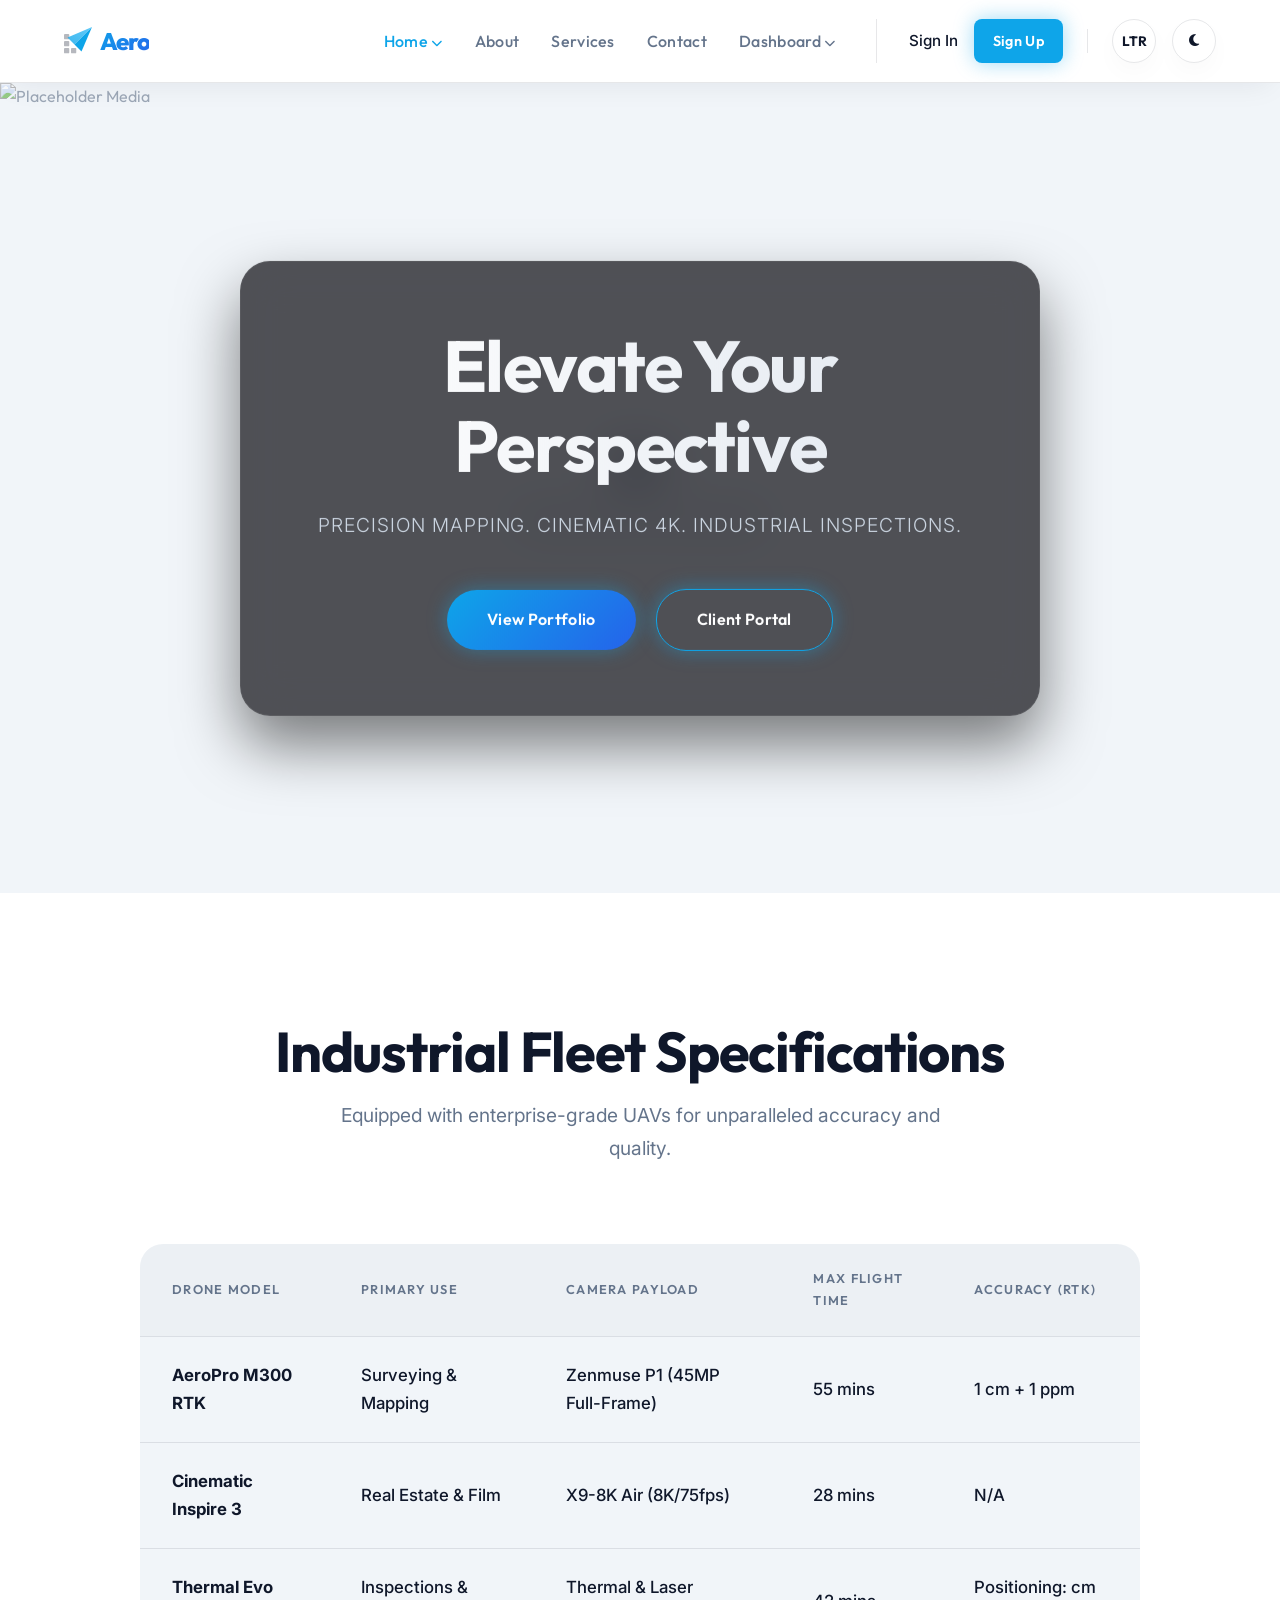
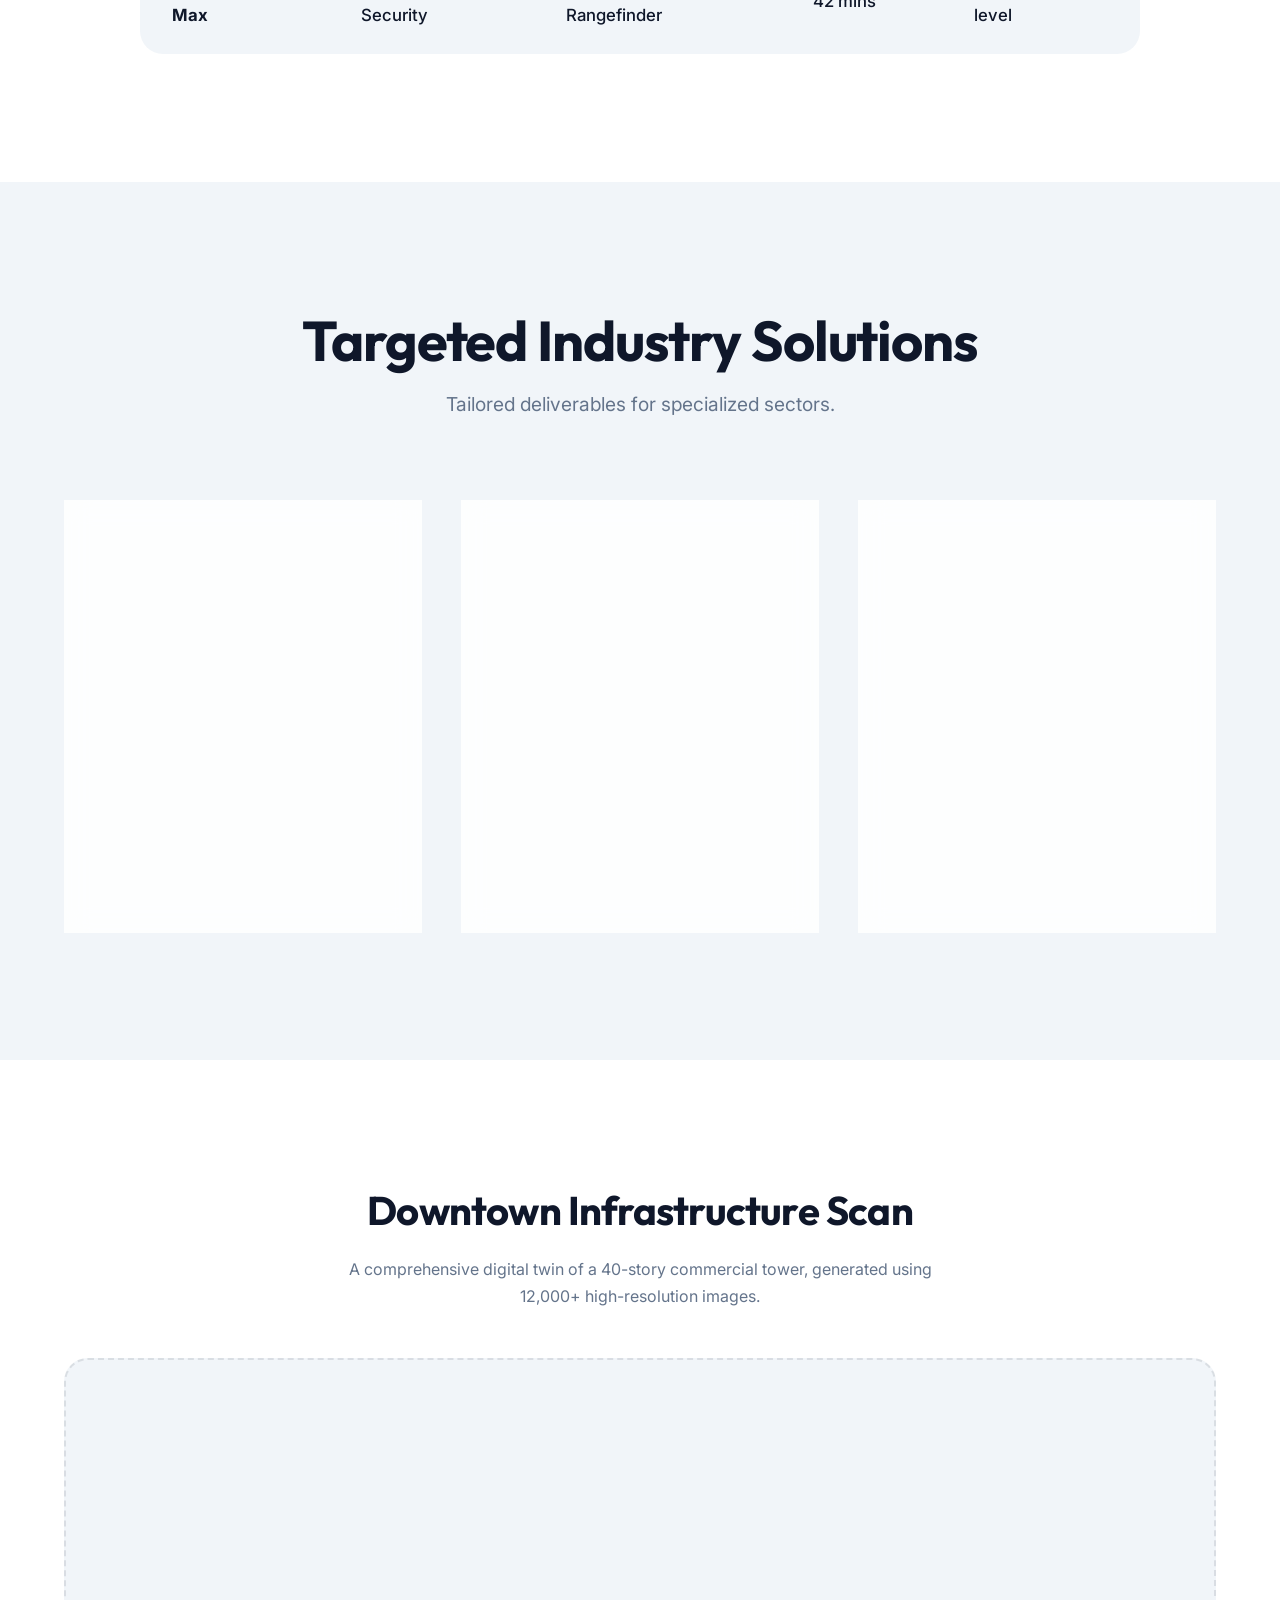
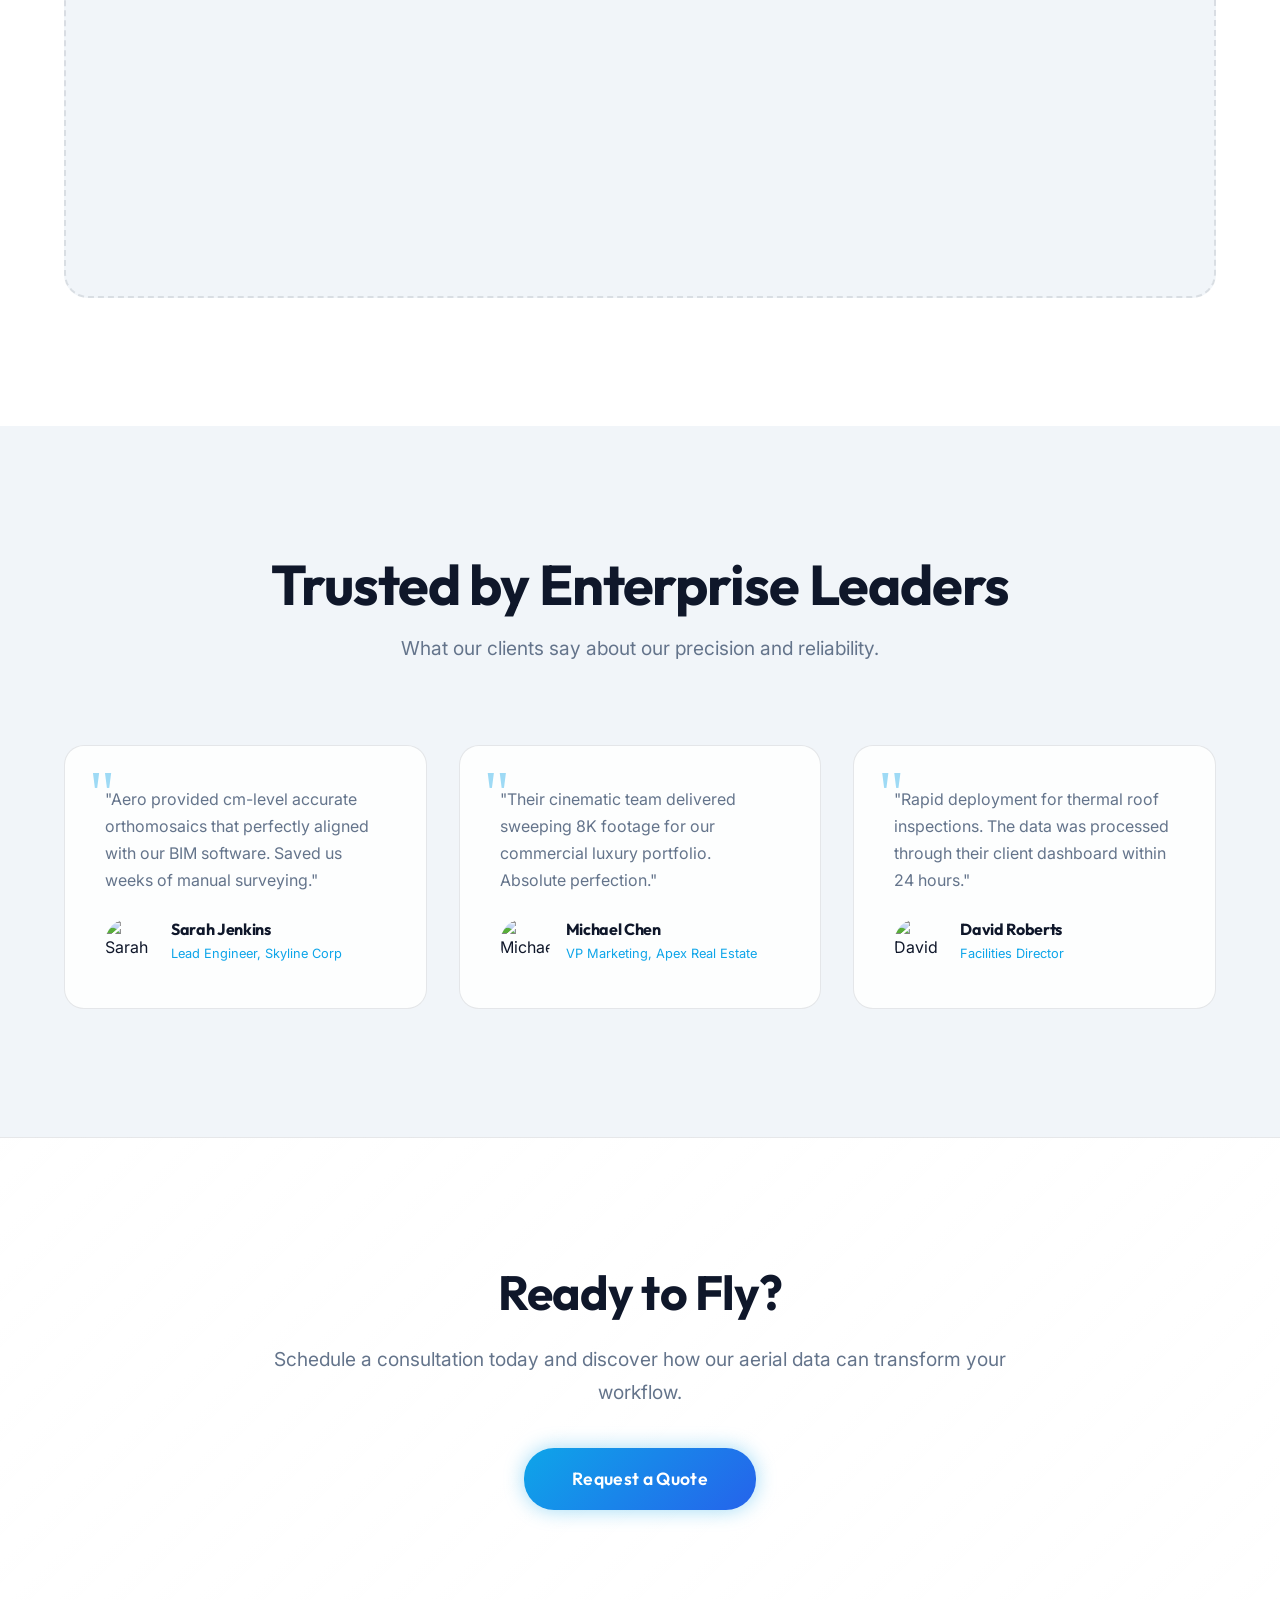
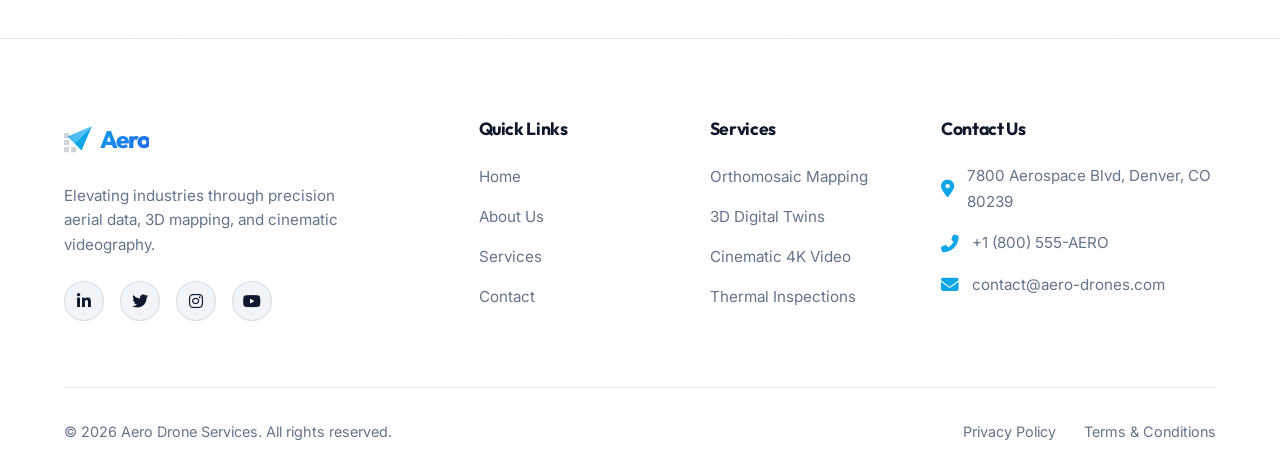
==== index.html @ 743de2b1 "Initial commit" ====
<!DOCTYPE html>
<html lang="en" data-theme="dark" dir="ltr">
<head>
    <meta charset="UTF-8">
    <meta name="viewport" content="width=device-width, initial-scale=1.0">
    <title>Home - Aero Drone Services</title>
    <meta name="description" content="Professional Drone Photography, Orthomosaic Mapping, and 3D Terrain Services.">
    <link rel="stylesheet" href="https://cdnjs.cloudflare.com/ajax/libs/font-awesome/6.4.0/css/all.min.css">
    <link rel="stylesheet" href="style.css">
    <link rel="icon" type="image/svg+xml" href="favicon.svg">
</head>
<body>
    <header>
        <div class="logo">
            <a href="index.html" style="display:flex; align-items:center; gap:0.5rem; text-decoration: none;">
                <svg width="28" height="28" viewBox="0 0 32 32" fill="none" xmlns="http://www.w3.org/2000/svg">
                    <defs>
                        <linearGradient id="drone-grad-right" x1="0%" y1="100%" x2="100%" y2="0%">
                            <stop offset="0%" stop-color="var(--accent)" />
                            <stop offset="100%" stop-color="#0ea5e9" />
                        </linearGradient>
                        <linearGradient id="drone-grad-left" x1="0%" y1="100%" x2="100%" y2="0%">
                            <stop offset="0%" stop-color="var(--accent)" />
                            <stop offset="100%" stop-color="#38bdf8" />
                        </linearGradient>
                    </defs>
                    <g fill="currentColor" opacity="0.3">
                        <rect x="0" y="24" width="6" height="6" rx="1"/>
                        <rect x="8" y="24" width="6" height="6" rx="1"/>
                        <rect x="0" y="16" width="6" height="6" rx="1"/>
                        <rect x="0" y="8" width="6" height="6" rx="1"/>
                    </g>
                    <path d="M 12 20 L 32 0 L 20 28 Z" fill="url(#drone-grad-right)"/>
                    <path d="M 12 20 L 32 0 L 4 12 Z" fill="url(#drone-grad-left)" opacity="0.8"/>
                </svg>
                <span style="font-family: var(--font-heading); font-size: 1.5rem; font-weight: 800; color: var(--text-primary);">Aero</span>
            </a>
        </div>
        <nav>
            <ul class="nav-links">
                <li class="nav-item-dropdown">
                    <a href="index.html" >Home <i class="fas fa-chevron-down" style="font-size:0.7rem;"></i></a>
                    <ul class="dropdown-menu">
                        <li><a href="index.html">Home 1 (Cinematic)</a></li>
                        <li><a href="home2.html">Home 2 (Industrial)</a></li>
                    </ul>
                </li>
                <li><a href="about.html">About</a></li>
                <li><a href="services.html">Services</a></li>
                <li><a href="contact.html">Contact</a></li>
                <li class="nav-item-dropdown">
                    <a href="dashboard.html">Dashboard <i class="fas fa-chevron-down" style="font-size:0.7rem;"></i></a>
                    <ul class="dropdown-menu">
                        <li><a href="dashboard.html">User</a></li>
                        <li><a href="admin.html">Admin</a></li>
                    </ul>
                </li>
            </ul>
            <div class="header-utils">
                <a href="signin.html" style="font-weight: 500; font-size: 0.95rem; color: var(--text-primary);">Sign In</a>
                <a href="signup.html" class="btn" style="padding: 0.6rem 1.2rem; border-radius: 8px; font-size: 0.9rem; background: var(--accent); color: #fff;">Sign Up</a>
                <div style="width: 1px; height: 24px; background-color: var(--border); margin: 0 0.5rem;"></div>
                <button id="dir-toggle" class="btn-toggle">LTR</button>
                <button id="theme-toggle" class="btn-toggle" aria-label="Toggle Theme">
                    <i class="fas fa-moon"></i>
                </button>
            </div>
        </nav>
    </header>

    <main>
        <!-- SECTION 1: Hero (Split Screen) -->
        <section class="hero">
            <div class="hero-split">
                <div class="media-placeholder" style="height: 100%; border: none; border-radius: 0; background: var(--bg-secondary);">
    <!-- Paste your URL below. Empty src attributes are automatically hidden. -->
    <img src="https://loremflickr.com/800/600/drone,architecture?lock=32" alt="Placeholder Media">
    <video src="https://media.istockphoto.com/id/1287254005/video/sport-black-jdm-vehicle-drives-along-empty-narrow-rural-road-and-does-police-turn-drifting-at.mp4?b=1&s=192_srp&k=20&c=czA_7UDj-CBvo_tOLxo1Z1duZHTA-OW48xl8PUoK2RE=" autoplay loop muted playsinline></video>

                    <i class="fas fa-video"></i>
                    <span>[Portfolio Video: Cinematic Flight]</span>
                </div>
            </div>
            <div class="hero-content" style="position: absolute; top: 50%; left: 50%; transform: translate(-50%, -50%);">
                <h2>Elevate Your Perspective</h2>
                <p>Precision Mapping. Cinematic 4K. Industrial Inspections.</p>
                <div style="margin-top: 2rem;">
                    <a href="#showcase" class="btn" style="margin-right: 1rem;">View Portfolio</a>
                    <a href="dashboard.html" class="btn" style="background: transparent; border: 1px solid var(--accent);">Client Portal</a>
                </div>
            </div>
        </section>

        <!-- SECTION 2: Fleet Specifications -->
        <section class="section-padding" style="background-color: var(--bg-primary);">
            <div class="section-title">
                <h2>Industrial Fleet Specifications</h2>
                <p>Equipped with enterprise-grade UAVs for unparalleled accuracy and quality.</p>
            </div>
            <div style="max-width: 1000px; margin: 0 auto; overflow-x: auto;">
                <table class="specs-table">
                    <thead>
                        <tr>
                            <th>Drone Model</th>
                            <th>Primary Use</th>
                            <th>Camera Payload</th>
                            <th>Max Flight Time</th>
                            <th>Accuracy (RTK)</th>
                        </tr>
                    </thead>
                    <tbody>
                        <tr>
                            <td><strong>AeroPro M300 RTK</strong></td>
                            <td>Surveying & Mapping</td>
                            <td>Zenmuse P1 (45MP Full-Frame)</td>
                            <td>55 mins</td>
                            <td>1 cm + 1 ppm</td>
                        </tr>
                        <tr>
                            <td><strong>Cinematic Inspire 3</strong></td>
                            <td>Real Estate & Film</td>
                            <td>X9-8K Air (8K/75fps)</td>
                            <td>28 mins</td>
                            <td>N/A</td>
                        </tr>
                        <tr>
                            <td><strong>Thermal Evo Max</strong></td>
                            <td>Inspections & Security</td>
                            <td>Thermal & Laser Rangefinder</td>
                            <td>42 mins</td>
                            <td>Positioning: cm level</td>
                        </tr>
                    </tbody>
                </table>
            </div>
        </section>

        <!-- SECTION 3: Targeted Industries -->
        <section class="section-padding" style="background-color: var(--bg-secondary);">
            <div class="section-title">
                <h2>Targeted Industry Solutions</h2>
                <p>Tailored deliverables for specialized sectors.</p>
            </div>
            <div class="grid-3" style="max-width: 1200px; margin: 0 auto;">
                <div class="card">
                    <div class="media-placeholder ratio-16-9" style="border-radius: 16px 16px 0 0; border: none;">
    <!-- Paste your URL below. Empty src attributes are automatically hidden. -->
    <img src="https://plus.unsplash.com/premium_photo-1723489242223-865b4a8cf7b8?w=900&auto=format&fit=crop&q=60&ixlib=rb-4.1.0&ixid=M3wxMjA3fDB8MHxzZWFyY2h8MXx8Q0FEJTIwYmx1ZXByaW50c3xlbnwwfHwwfHx8MA%3D%3D" alt="Placeholder Media">
    
                        <span>[Image: Construction Site]</span>
                    </div>
                    <div class="card-body">
                        <h3 class="card-title">Construction & Engineering</h3>
                        <p class="card-text">Monitor site progress, calculate stockpile volumes, and overlay 3D models against CAD blueprints.</p>
                    </div>
                </div>
                <div class="card">
                    <div class="media-placeholder ratio-16-9" style="border-radius: 16px 16px 0 0; border: none;">
    <!-- Paste your URL below. Empty src attributes are automatically hidden. -->
    <img src="https://plus.unsplash.com/premium_photo-1680281937048-735543c5c0f7?w=900&auto=format&fit=crop&q=60&ixlib=rb-4.1.0&ixid=M3wxMjA3fDB8MHxzZWFyY2h8MXx8Q29tbWVyY2lhbCUyMFJlYWwlMjBFc3RhdGV8ZW58MHx8MHx8fDA%3D" alt="Placeholder Media">
    <video src="" autoplay loop muted playsinline></video>

                        <span>[Image: Commercial Real Estate]</span>
                    </div>
                    <div class="card-body">
                        <h3 class="card-title">Commercial Real Estate</h3>
                        <p class="card-text">Showcase properties with sweeping 4K cinematic videos, 360-degree panoramas, and high-res imagery.</p>
                    </div>
                </div>
                <div class="card">
                    <div class="media-placeholder ratio-16-9" style="border-radius: 16px 16px 0 0; border: none;">
    <!-- Paste your URL below. Empty src attributes are automatically hidden. -->
    <img src="https://plus.unsplash.com/premium_photo-1674019234994-eceabbdd091d?w=900&auto=format&fit=crop&q=60&ixlib=rb-4.1.0&ixid=M3wxMjA3fDB8MHxzZWFyY2h8MXx8QWdyaWN1bHR1cmFsJTIwRmllbGRzfGVufDB8fDB8fHww" alt="Placeholder Media">
    <video src="" autoplay loop muted playsinline></video>

                        <span>[Image: Agricultural Fields]</span>
                    </div>
                    <div class="card-body">
                        <h3 class="card-title">Agriculture & Topography</h3>
                        <p class="card-text">Generate multispectral NDVI maps, detailed elevation models (DEM), and orthomosaics for crop health.</p>
                    </div>
                </div>
            </div>
        </section>

        <!-- SECTION 4: Featured Showcase -->
        <section id="showcase" class="section-padding" style="background-color: var(--bg-primary);">
            <div style="max-width: 1200px; margin: 0 auto; text-align: center;">
                <h2 style="font-size: 2.5rem; margin-bottom: 1.5rem;">Downtown Infrastructure Scan</h2>
                <p style="color: var(--text-secondary); max-width: 600px; margin: 0 auto 3rem auto;">A comprehensive digital twin of a 40-story commercial tower, generated using 12,000+ high-resolution images.</p>
                
                <div class="media-placeholder" style="width: 100%; height: 60vh; border-radius: 24px;">
                    <iframe title="3D Tower Scan" frameborder="0" allowfullscreen mozallowfullscreen="true" webkitallowfullscreen="true" allow="autoplay; fullscreen; xr-spatial-tracking" xr-spatial-tracking execution-while-out-of-viewport execution-while-not-rendered web-share src="https://sketchfab.com/models/d42c9216bcfb4ab18350e437259fb558/embed?autostart=0&ui_theme=dark"> </iframe>
                </div>
            </div>
        </section>

        <!-- SECTION 5: Client Testimonials -->
        <section class="section-padding" style="background-color: var(--bg-secondary);">
            <div class="section-title">
                <h2>Trusted by Enterprise Leaders</h2>
                <p>What our clients say about our precision and reliability.</p>
            </div>
            <div class="testimonial-grid" style="max-width: 1200px; margin: 0 auto;">
                <div class="testimonial-card">
                    <p style="color: var(--text-secondary); margin-bottom: 1.5rem; position: relative; z-index: 1;">"Aero provided cm-level accurate orthomosaics that perfectly aligned with our BIM software. Saved us weeks of manual surveying."</p>
                    <div style="display: flex; align-items: center; gap: 1rem;">
                        <img src="https://images.unsplash.com/photo-1494790108377-be9c29b29330?w=150&h=150&fit=crop" alt="Sarah Jenkins" style="width: 50px; height: 50px; border-radius: 50%; object-fit: cover;">
                        <div>
                            <h4 style="margin: 0; font-size: 1rem;">Sarah Jenkins</h4>
                            <span style="font-size: 0.8rem; color: var(--accent);">Lead Engineer, Skyline Corp</span>
                        </div>
                    </div>
                </div>
                <div class="testimonial-card">
                    <p style="color: var(--text-secondary); margin-bottom: 1.5rem; position: relative; z-index: 1;">"Their cinematic team delivered sweeping 8K footage for our commercial luxury portfolio. Absolute perfection."</p>
                    <div style="display: flex; align-items: center; gap: 1rem;">
                        <img src="https://images.unsplash.com/photo-1507003211169-0a1dd7228f2d?w=150&h=150&fit=crop" alt="Michael Chen" style="width: 50px; height: 50px; border-radius: 50%; object-fit: cover;">
                        <div>
                            <h4 style="margin: 0; font-size: 1rem;">Michael Chen</h4>
                            <span style="font-size: 0.8rem; color: var(--accent);">VP Marketing, Apex Real Estate</span>
                        </div>
                    </div>
                </div>
                <div class="testimonial-card">
                    <p style="color: var(--text-secondary); margin-bottom: 1.5rem; position: relative; z-index: 1;">"Rapid deployment for thermal roof inspections. The data was processed through their client dashboard within 24 hours."</p>
                    <div style="display: flex; align-items: center; gap: 1rem;">
                        <img src="https://images.unsplash.com/photo-1500648767791-00dcc994a43e?w=150&h=150&fit=crop" alt="David Roberts" style="width: 50px; height: 50px; border-radius: 50%; object-fit: cover;">
                        <div>
                            <h4 style="margin: 0; font-size: 1rem;">David Roberts</h4>
                            <span style="font-size: 0.8rem; color: var(--accent);">Facilities Director</span>
                        </div>
                    </div>
                </div>
            </div>
        </section>

        <!-- SECTION 6: Final CTA -->
        <section class="section-padding" style="background: linear-gradient(135deg, var(--bg-primary), var(--bg-elevated)); text-align: center; border-top: 1px solid var(--border);">
            <div style="max-width: 800px; margin: 0 auto;">
                <h2 style="font-size: 3rem; margin-bottom: 1.5rem;">Ready to Fly?</h2>
                <p style="font-size: 1.2rem; color: var(--text-secondary); margin-bottom: 2.5rem;">Schedule a consultation today and discover how our aerial data can transform your workflow.</p>
                <a href="contact.html" class="btn" style="padding: 1rem 3rem; font-size: 1.1rem;">Request a Quote</a>
            </div>
        </section>
    </main>

        <footer class="main-footer">
        <div class="footer-grid">
            <div class="footer-brand">
                <div class="logo">
                    <a href="index.html" style="display:flex; align-items:center; gap:0.5rem; text-decoration: none;">
                        <svg width="28" height="28" viewBox="0 0 32 32" fill="none" xmlns="http://www.w3.org/2000/svg">
                            <defs>
                                <linearGradient id="drone-grad-right" x1="0%" y1="100%" x2="100%" y2="0%">
                                    <stop offset="0%" stop-color="var(--accent)" />
                                    <stop offset="100%" stop-color="#0ea5e9" />
                                </linearGradient>
                                <linearGradient id="drone-grad-left" x1="0%" y1="100%" x2="100%" y2="0%">
                                    <stop offset="0%" stop-color="var(--accent)" />
                                    <stop offset="100%" stop-color="#38bdf8" />
                                </linearGradient>
                            </defs>
                            <g fill="currentColor" opacity="0.3">
                                <rect x="0" y="24" width="6" height="6" rx="1"/>
                                <rect x="8" y="24" width="6" height="6" rx="1"/>
                                <rect x="0" y="16" width="6" height="6" rx="1"/>
                                <rect x="0" y="8" width="6" height="6" rx="1"/>
                            </g>
                            <path d="M 12 20 L 32 0 L 20 28 Z" fill="url(#drone-grad-right)"/>
                            <path d="M 12 20 L 32 0 L 4 12 Z" fill="url(#drone-grad-left)" opacity="0.8"/>
                        </svg>
                        <span style="font-family: var(--font-heading); font-size: 1.5rem; font-weight: 800; color: var(--text-primary);">Aero</span>
                    </a>
                </div>
                <p>Elevating industries through precision aerial data, 3D mapping, and cinematic videography.</p>
                <div class="social-links">
                    <a href="#" aria-label="LinkedIn"><i class="fab fa-linkedin-in"></i></a>
                    <a href="#" aria-label="Twitter"><i class="fab fa-twitter"></i></a>
                    <a href="#" aria-label="Instagram"><i class="fab fa-instagram"></i></a>
                    <a href="#" aria-label="YouTube"><i class="fab fa-youtube"></i></a>
                </div>
            </div>
            <div class="footer-links">
                <h4>Quick Links</h4>
                <ul>
                    <li><a href="index.html">Home</a></li>
                    <li><a href="about.html">About Us</a></li>
                    <li><a href="services.html">Services</a></li>
                    <li><a href="contact.html">Contact</a></li>
                </ul>
            </div>
            <div class="footer-links">
                <h4>Services</h4>
                <ul>
                    <li><a href="services.html">Orthomosaic Mapping</a></li>
                    <li><a href="services.html">3D Digital Twins</a></li>
                    <li><a href="services.html">Cinematic 4K Video</a></li>
                    <li><a href="services.html">Thermal Inspections</a></li>
                </ul>
            </div>
            <div class="footer-contact">
                <h4>Contact Us</h4>
                <p><i class="fas fa-map-marker-alt"></i> 7800 Aerospace Blvd, Denver, CO 80239</p>
                <p><i class="fas fa-phone-alt"></i> +1 (800) 555-AERO</p>
                <p><i class="fas fa-envelope"></i> contact@aero-drones.com</p>
            </div>
        </div>
        <div class="footer-bottom">
            <p>&copy; 2026 Aero Drone Services. All rights reserved.</p>
            <div class="legal-links">
                <a href="#">Privacy Policy</a>
                <a href="#">Terms & Conditions</a>
            </div>
        </div>
    </footer>

    <script src="script.js"></script>
</body>
</html>
---- style.css ----
@import url('https://fonts.googleapis.com/css2?family=Outfit:wght@300;400;500;600;700;800&family=Inter:wght@300;400;500;600&display=swap');

:root {
    /* Aero Silver & Electric Blue (Light Theme) */
    --bg-primary: #ffffff;
    --bg-secondary: #f1f5f9;
    --bg-elevated: rgba(255, 255, 255, 0.85);
    --text-primary: #0f172a;
    --text-secondary: #64748b;
    
    --accent-gradient: linear-gradient(135deg, #0ea5e9, #2563eb);
    --accent: #0ea5e9;
    --accent-glow: rgba(14, 165, 233, 0.4);
    
    --border: rgba(15, 23, 42, 0.1);
    --glass-border: rgba(255, 255, 255, 0.6);
    
    --shadow: 0 10px 30px -10px rgba(15, 23, 42, 0.08);
    --shadow-elevated: 0 20px 40px -10px rgba(15, 23, 42, 0.12);
    --shadow-glow: 0 0 20px var(--accent-glow);
    
    --font-heading: 'Outfit', sans-serif;
    --font-body: 'Inter', sans-serif;

    --transition: all 0.4s cubic-bezier(0.16, 1, 0.3, 1);
}

[data-theme="dark"] {
    /* Aero Silver & Electric Blue (Dark Theme) */
    --bg-primary: #020617;
    --bg-secondary: #0f172a;
    --bg-elevated: rgba(15, 23, 42, 0.75);
    --text-primary: #f8fafc;
    --text-secondary: #94a3b8;
    
    --accent-gradient: linear-gradient(135deg, #38bdf8, #2563eb);
    --accent: #38bdf8;
    --accent-glow: rgba(56, 189, 248, 0.3);
    
    --border: rgba(255, 255, 255, 0.1);
    --glass-border: rgba(255, 255, 255, 0.15);
    
    --shadow: 0 10px 30px -10px rgba(0, 0, 0, 0.6);
    --shadow-elevated: 0 20px 40px -10px rgba(0, 0, 0, 0.8);
}

* {
    margin: 0;
    padding: 0;
    box-sizing: border-box;
}

body {
    font-family: var(--font-body);
    background-color: var(--bg-primary);
    color: var(--text-primary);
    line-height: 1.7;
    transition: background-color 0.5s ease, color 0.5s ease;
    overflow-x: hidden;
    -webkit-font-smoothing: antialiased;
}

h1, h2, h3, h4, h5, h6 {
    font-family: var(--font-heading);
    font-weight: 700;
    line-height: 1.1;
    letter-spacing: -0.02em;
}

a {
    color: inherit;
    text-decoration: none;
    transition: var(--transition);
}

/* Glassmorphic Header */
header {
    background-color: var(--bg-elevated);
    backdrop-filter: blur(16px);
    -webkit-backdrop-filter: blur(16px);
    padding: 1.2rem 5%;
    display: flex;
    justify-content: space-between;
    align-items: center;
    position: sticky;
    top: 0;
    z-index: 1000;
    border-bottom: 1px solid var(--border);
    box-shadow: var(--shadow);
}

.logo {
    font-family: var(--font-heading);
    font-size: 1.8rem;
    font-weight: 800;
    letter-spacing: -0.04em;
    display: flex;
    align-items: center;
    gap: 0.5rem;
}

.logo i {
    background: var(--accent-gradient);
    -webkit-background-clip: text;
    -webkit-text-fill-color: transparent;
    font-size: 1.5rem;
}

.logo span {
    background: var(--accent-gradient);
    -webkit-background-clip: text;
    -webkit-text-fill-color: transparent;
}

nav {
    display: flex;
    align-items: center;
    gap: 2.5rem;
}

.nav-links {
    display: flex;
    gap: 2rem;
    list-style: none;
}

.nav-links li {
    position: relative;
    padding: 0.5rem 0;
}

.nav-links a {
    font-family: var(--font-heading);
    font-weight: 500;
    font-size: 1rem;
    color: var(--text-secondary);
    letter-spacing: 0.02em;
    transition: var(--transition);
}

.nav-links a:hover,
.nav-links a.active {
    color: var(--text-primary);
}

/* Premium Dropdown with Blur */
.dropdown-menu {
    position: absolute;
    top: 100%;
    left: 50%;
    transform: translateX(-50%) translateY(15px) scale(0.95);
    background-color: var(--bg-elevated);
    backdrop-filter: blur(20px);
    -webkit-backdrop-filter: blur(20px);
    min-width: 220px;
    box-shadow: var(--shadow-elevated);
    border-radius: 16px;
    border: 1px solid var(--border);
    padding: 0.8rem;
    opacity: 0;
    visibility: hidden;
    transition: var(--transition);
    z-index: 100;
}

.nav-item-dropdown:hover .dropdown-menu {
    opacity: 1;
    visibility: visible;
    transform: translateX(-50%) translateY(0) scale(1);
}

.dropdown-menu li {
    padding: 0;
    margin-bottom: 0.2rem;
}

.dropdown-menu li:last-child {
    margin-bottom: 0;
}

.dropdown-menu a {
    display: block;
    padding: 0.8rem 1.2rem;
    color: var(--text-primary);
    border-radius: 8px;
    font-weight: 500;
}

.dropdown-menu a:hover {
    background: rgba(255,255,255,0.05);
    color: var(--accent);
    transform: translateX(5px);
}

[data-theme="light"] .dropdown-menu a:hover {
    background: rgba(0,0,0,0.03);
}

/* Header Utilities */
.header-utils {
    display: flex;
    align-items: center;
    gap: 1rem;
    padding-left: 2rem;
    border-left: 1px solid var(--border);
}

.btn-toggle {
    background: transparent;
    border: 1px solid var(--border);
    color: var(--text-primary);
    width: 44px;
    height: 44px;
    border-radius: 50%;
    cursor: pointer;
    font-family: var(--font-heading);
    font-size: 0.85rem;
    font-weight: 700;
    transition: var(--transition);
    display: flex;
    align-items: center;
    justify-content: center;
    box-shadow: var(--shadow);
}

.btn-toggle:hover {
    background: var(--bg-secondary);
    border-color: var(--accent);
    color: var(--accent);
    transform: translateY(-2px);
    box-shadow: var(--shadow-glow);
}

/* Elegant Buttons */
.btn {
    display: inline-flex;
    align-items: center;
    justify-content: center;
    padding: 1rem 2.5rem;
    background: var(--accent-gradient);
    color: #fff !important;
    border-radius: 30px;
    font-family: var(--font-heading);
    font-weight: 600;
    font-size: 1rem;
    letter-spacing: 0.02em;
    border: none;
    cursor: pointer;
    transition: var(--transition);
    box-shadow: var(--shadow-glow);
    position: relative;
    overflow: hidden;
    z-index: 1;
}

.btn::before {
    content: '';
    position: absolute;
    top: 0; left: 0; right: 0; bottom: 0;
    background: linear-gradient(135deg, #4facfe, #00f2fe);
    z-index: -1;
    transition: var(--transition);
    opacity: 0;
}

.btn:hover {
    transform: translateY(-3px);
    box-shadow: 0 15px 25px -10px var(--accent);
}

.btn:hover::before {
    opacity: 1;
}

.btn-outline {
    background: transparent;
    border: 2px solid var(--border);
    color: var(--text-primary) !important;
    box-shadow: none;
}

.btn-outline::before {
    display: none;
}

.btn-outline:hover {
    border-color: var(--accent);
    color: var(--accent) !important;
    background: rgba(0, 242, 254, 0.05);
}

/* Hero Section (Glass Overlay) */
.hero {
    position: relative;
    height: 90vh;
    display: flex;
    overflow: hidden;
}

.hero-split {
    flex: 1;
    position: relative;
    overflow: hidden;
}

.hero-split img {
    position: absolute;
    top: 0;
    left: 0;
    width: 100%;
    height: 100%;
    object-fit: cover;
    z-index: 0;
    opacity: 0.6;
    transition: transform 1.5s cubic-bezier(0.16, 1, 0.3, 1), opacity 0.5s ease;
}

.hero-split:hover img {
    transform: scale(1.08);
    opacity: 0.8;
}

.hero-content {
    position: absolute;
    top: 50%;
    left: 50%;
    transform: translate(-50%, -50%);
    z-index: 10;
    text-align: center;
    padding: 4rem;
    background: rgba(10, 11, 16, 0.7);
    backdrop-filter: blur(24px);
    -webkit-backdrop-filter: blur(24px);
    border: 1px solid rgba(255, 255, 255, 0.05);
    border-radius: 30px;
    width: 90%;
    max-width: 800px;
    box-shadow: 0 30px 60px rgba(0,0,0,0.5);
}

.hero-content h2 {
    font-size: 4.5rem;
    margin-bottom: 1.5rem;
    background: linear-gradient(to right, #fff, #94a3b8);
    -webkit-background-clip: text;
    -webkit-text-fill-color: transparent;
    line-height: 1.1;
}

[data-theme="light"] .hero-content h2 {
    background: linear-gradient(to right, #ffffff, #e2e8f0);
    -webkit-background-clip: text;
    -webkit-text-fill-color: transparent;
}

.hero-content p {
    font-size: 1.2rem;
    color: #cbd5e1;
    margin-bottom: 3rem;
    font-weight: 300;
    letter-spacing: 0.05em;
    text-transform: uppercase;
}

/* Sections */
.section-padding {
    padding: 8rem 5%;
}

.section-title {
    text-align: center;
    margin-bottom: 5rem;
}

.section-title h2 {
    font-size: 3.5rem;
    margin-bottom: 1rem;
}

.section-title h2 span {
    color: var(--accent);
}

.section-title p {
    color: var(--text-secondary);
    font-size: 1.2rem;
    max-width: 600px;
    margin: 0 auto;
}

/* Grid Layouts */
.grid-2 {
    display: grid;
    grid-template-columns: repeat(auto-fit, minmax(400px, 1fr));
    gap: 3rem;
}

.grid-3 {
    display: grid;
    grid-template-columns: repeat(auto-fit, minmax(320px, 1fr));
    gap: 2.5rem;
}

/* Premium Specs Table */
.table-wrapper {
    background: var(--bg-elevated);
    border: 1px solid var(--border);
    border-radius: 24px;
    padding: 1px; /* Gradient border effect */
    background: linear-gradient(135deg, var(--border), transparent);
    box-shadow: var(--shadow-elevated);
    overflow: hidden;
}

.specs-table {
    width: 100%;
    border-collapse: collapse;
    background-color: var(--bg-secondary);
    border-radius: 23px;
    overflow: hidden;
}

.specs-table th,
.specs-table td {
    padding: 1.5rem 2rem;
    text-align: left;
    border-bottom: 1px solid var(--border);
}

[dir="rtl"] .specs-table th,
[dir="rtl"] .specs-table td {
    text-align: right;
}

.specs-table th {
    background-color: rgba(0, 0, 0, 0.02);
    font-family: var(--font-heading);
    font-weight: 600;
    color: var(--text-secondary);
    text-transform: uppercase;
    font-size: 0.8rem;
    letter-spacing: 0.1em;
}

[data-theme="dark"] .specs-table th {
    background-color: rgba(255, 255, 255, 0.02);
}

.specs-table td {
    font-size: 1.05rem;
    font-weight: 500;
}

.specs-table tr:last-child td {
    border-bottom: none;
}

.specs-table tr {
    transition: var(--transition);
}

.specs-table tr:hover td {
    background-color: rgba(255,255,255,0.03);
}

/* Glassmorphic Cards */
.card {
    background: var(--bg-elevated);
    backdrop-filter: blur(12px);
    -webkit-backdrop-filter: blur(12px);
    border-radius: 24px;
    overflow: hidden;
    border: 1px solid var(--border);
    transition: var(--transition);
    position: relative;
}

.card::before {
    content: '';
    position: absolute;
    top: 0; left: 0; right: 0; bottom: 0;
    border-radius: 24px;
    padding: 2px;
    background: linear-gradient(135deg, rgba(255,255,255,0.1), transparent);
    -webkit-mask: linear-gradient(#fff 0 0) content-box, linear-gradient(#fff 0 0);
    -webkit-mask-composite: xor;
    mask-composite: exclude;
    pointer-events: none;
}

.card:hover {
    transform: translateY(-10px);
    box-shadow: var(--shadow-elevated);
    border-color: var(--accent);
}

.card-img {
    height: 250px;
    width: 100%;
    object-fit: cover;
    transition: transform 0.5s ease;
}

.card:hover .card-img {
    transform: scale(1.05);
}

.card-body {
    padding: 2.5rem;
}

.card-title {
    font-size: 1.5rem;
    margin-bottom: 1rem;
    background: var(--accent-gradient);
    -webkit-background-clip: text;
    -webkit-text-fill-color: transparent;
    display: inline-block;
}

.card-text {
    color: var(--text-secondary);
    font-size: 1.05rem;
    line-height: 1.6;
}

/* --- True SaaS App Layout --- */
body.app-mode {
    margin: 0;
    padding: 0;
    overflow: hidden; /* Prevent body scroll, handle scroll in main-content */
}

.app-container {
    display: flex;
    height: 100vh;
    width: 100vw;
}

/* App Sidebar */
.app-sidebar {
    width: 300px;
    height: 100vh;
    background-color: var(--bg-elevated);
    backdrop-filter: blur(16px);
    -webkit-backdrop-filter: blur(16px);
    border-right: 1px solid var(--border);
    display: flex;
    flex-direction: column;
    position: fixed;
    top: 0;
    left: 0;
    z-index: 100;
    transition: transform 0.3s ease;
}

[dir="rtl"] .app-sidebar {
    left: auto;
    right: 0;
    border-right: none;
    border-left: 1px solid var(--border);
}

.app-sidebar-header {
    padding: 2rem 1.5rem 1rem 1.5rem;
    border-bottom: 1px solid var(--border);
}

.user-profile-card {
    display: flex;
    align-items: center;
    gap: 1rem;
    padding-top: 1.5rem;
    margin-top: 1rem;
    border-top: 1px solid rgba(255,255,255,0.05);
}

.user-avatar {
    width: 48px;
    height: 48px;
    border-radius: 12px;
    background: var(--accent-gradient);
    display: flex;
    align-items: center;
    justify-content: center;
    color: white;
    font-weight: 700;
    font-size: 1.2rem;
}

.user-info h4 {
    font-size: 1rem;
    margin-bottom: 0.2rem;
}

.user-info p {
    font-size: 0.8rem;
    color: var(--text-secondary);
}

.app-sidebar-nav {
    flex: 1;
    overflow-y: auto;
    padding: 1.5rem;
    list-style: none;
}

/* Custom Scrollbar for Sidebar */
.app-sidebar-nav::-webkit-scrollbar {
    width: 6px;
}
.app-sidebar-nav::-webkit-scrollbar-track {
    background: transparent;
}
.app-sidebar-nav::-webkit-scrollbar-thumb {
    background: var(--border);
    border-radius: 10px;
}

.app-sidebar-nav li {
    margin-bottom: 0.4rem;
}

.app-sidebar-nav a {
    display: flex;
    align-items: center;
    gap: 1rem;
    padding: 0.9rem 1.2rem;
    color: var(--text-secondary);
    border-radius: 12px;
    font-family: var(--font-heading);
    font-weight: 500;
    font-size: 1rem;
    transition: var(--transition);
    border: 1px solid transparent;
}

.app-sidebar-nav a i {
    font-size: 1.2rem;
    width: 24px;
    text-align: center;
}

.app-sidebar-nav a.active {
    background: var(--bg-secondary);
    color: var(--accent);
    border-color: var(--border);
    box-shadow: 0 4px 15px rgba(0,0,0,0.05);
}

[data-theme="dark"] .app-sidebar-nav a.active {
    background: rgba(14, 165, 233, 0.1);
    border-color: rgba(14, 165, 233, 0.2);
    box-shadow: 0 0 15px rgba(14, 165, 233, 0.1);
}

.app-sidebar-nav a:hover:not(.active) {
    background: var(--bg-secondary);
    color: var(--text-primary);
}

.app-sidebar-footer {
    padding: 1.5rem;
    border-top: 1px solid var(--border);
}

.app-sidebar-footer a {
    display: flex;
    align-items: center;
    gap: 1rem;
    padding: 0.9rem 1.2rem;
    color: #ef4444; /* Red for logout */
    border-radius: 12px;
    font-family: var(--font-heading);
    font-weight: 600;
    transition: var(--transition);
    background: rgba(239, 68, 68, 0.1);
}

.app-sidebar-footer a:hover {
    background: rgba(239, 68, 68, 0.2);
}

/* App Main Content */
.app-main {
    flex: 1;
    margin-left: 300px; /* Width of sidebar */
    height: 100vh;
    overflow-y: auto;
    scroll-behavior: smooth;
    background-color: var(--bg-primary);
    position: relative;
}

[dir="rtl"] .app-main {
    margin-left: 0;
    margin-right: 300px;
}

/* Top bar for utilities in App mode */
.app-topbar {
    position: sticky;
    top: 0;
    z-index: 90;
    padding: 1rem 3rem;
    display: flex;
    justify-content: flex-end;
    align-items: center;
    gap: 1rem;
    background: rgba(2, 6, 23, 0.8);
    backdrop-filter: blur(12px);
    -webkit-backdrop-filter: blur(12px);
    border-bottom: 1px solid var(--border);
}

[data-theme="light"] .app-topbar {
    background: rgba(255, 255, 255, 0.8);
}

/* Sections in App */
.app-section {
    min-height: 80vh;
    padding: 5rem 3rem;
    border-bottom: 1px solid var(--border);
}

.app-section:last-child {
    border-bottom: none;
    min-height: calc(100vh - 100px);
}

.app-section-header {
    margin-bottom: 3rem;
}

.app-section-header h2 {
    font-size: 2.5rem;
    margin-bottom: 0.5rem;
}

.app-section-header p {
    color: var(--text-secondary);
    font-size: 1.1rem;
}

/* Domain Specific UI */
.stat-grid {
    display: grid;
    grid-template-columns: repeat(auto-fit, minmax(220px, 1fr));
    gap: 1.5rem;
    margin-bottom: 3rem;
}

.stat-card {
    background: var(--bg-elevated);
    border: 1px solid var(--border);
    border-radius: 16px;
    padding: 1.5rem;
    position: relative;
    overflow: hidden;
}

.stat-card::after {
    content: '';
    position: absolute;
    bottom: 0; left: 0; right: 0;
    height: 4px;
    background: var(--accent-gradient);
    opacity: 0.5;
}

/* Progress Bars */
.progress-container {
    background: var(--bg-secondary);
    border-radius: 10px;
    height: 8px;
    width: 100%;
    overflow: hidden;
    margin-top: 1rem;
}

.progress-bar {
    background: var(--accent-gradient);
    height: 100%;
    border-radius: 10px;
}

/* Timelines */
.timeline {
    position: relative;
    padding-left: 2rem;
    margin-top: 2rem;
}

.timeline::before {
    content: '';
    position: absolute;
    left: 0;
    top: 0;
    bottom: 0;
    width: 2px;
    background: var(--border);
}

.timeline-item {
    position: relative;
    margin-bottom: 2rem;
}

.timeline-item::before {
    content: '';
    position: absolute;
    left: -2.35rem;
    top: 0.2rem;
    width: 16px;
    height: 16px;
    border-radius: 50%;
    background: var(--bg-primary);
    border: 3px solid var(--accent);
    box-shadow: 0 0 10px var(--accent-glow);
}

/* Tags / Badges */
.badge {
    padding: 0.4rem 0.8rem;
    border-radius: 20px;
    font-size: 0.8rem;
    font-weight: 600;
    letter-spacing: 0.05em;
    text-transform: uppercase;
}
.badge-active { background: rgba(16, 185, 129, 0.1); color: #10b981; border: 1px solid rgba(16, 185, 129, 0.2); }
.badge-processing { background: rgba(245, 158, 11, 0.1); color: #f59e0b; border: 1px solid rgba(245, 158, 11, 0.2); }
.badge-delivered { background: rgba(56, 189, 248, 0.1); color: #38bdf8; border: 1px solid rgba(56, 189, 248, 0.2); }

/* Media Placeholders */
.media-placeholder {
    width: 100%;
    background: var(--bg-secondary);
    border: 2px dashed var(--border);
    border-radius: 16px;
    display: flex;
    flex-direction: column;
    align-items: center;
    justify-content: center;
    color: var(--text-secondary);
    font-family: var(--font-heading);
    transition: var(--transition);
    overflow: hidden;
    position: relative;
}

.media-placeholder:hover {
    border-color: var(--accent);
    background: rgba(14, 165, 233, 0.05);
}

.media-placeholder i {
    font-size: 3rem;
    margin-bottom: 1rem;
    opacity: 0.5;
}

.ratio-16-9 { aspect-ratio: 16 / 9; }
.ratio-4-3 { aspect-ratio: 4 / 3; }
.ratio-square { aspect-ratio: 1 / 1; }

/* Dashboard Tables */
.dashboard-table {
    width: 100%;
    border-collapse: separate;
    border-spacing: 0;
    margin-bottom: 2rem;
}

.dashboard-table th {
    text-align: left;
    padding: 1rem 1.5rem;
    color: var(--text-secondary);
    font-weight: 600;
    font-size: 0.85rem;
    text-transform: uppercase;
    letter-spacing: 0.05em;
    border-bottom: 1px solid var(--border);
}

.dashboard-table td {
    padding: 1.5rem;
    border-bottom: 1px solid var(--border);
    background: var(--bg-elevated);
}

.dashboard-table tr:first-child td:first-child { border-top-left-radius: 12px; }
.dashboard-table tr:first-child td:last-child { border-top-right-radius: 12px; }
.dashboard-table tr:last-child td:first-child { border-bottom-left-radius: 12px; }
.dashboard-table tr:last-child td:last-child { border-bottom-right-radius: 12px; }
.dashboard-table tr:last-child td { border-bottom: none; }

/* Mobile Menu Toggle */
.mobile-menu-btn {
    display: none;
    background: transparent;
    border: none;
    color: var(--text-primary);
    font-size: 1.5rem;
    cursor: pointer;
}

/* Animations */
.fade-up {
    opacity: 0;
    transform: translateY(30px);
    transition: opacity 0.8s cubic-bezier(0.16, 1, 0.3, 1), transform 0.8s cubic-bezier(0.16, 1, 0.3, 1);
}

.fade-up.visible {
    opacity: 1;
    transform: translateY(0);
}

/* Responsive Overrides */
@media (max-width: 1024px) {
    .app-sidebar {
        transform: translateX(-100%);
    }
    
    [dir="rtl"] .app-sidebar {
        transform: translateX(100%);
    }

    .app-sidebar.open {
        transform: translateX(0);
    }

    .app-main {
        margin-left: 0;
    }

    [dir="rtl"] .app-main {
        margin-right: 0;
    }

    .mobile-menu-btn {
        display: block;
    }

    .app-section {
        padding: 4rem 2rem;
    }
}

@media (max-width: 768px) {
    .grid-3 {
        grid-template-columns: 1fr;
    }
    
    .app-section {
        padding: 3rem 1.5rem;
    }
    
    .app-section-header h2 {
        font-size: 2rem;
    }
}

/* --- UNIQUE PAGE LAYOUTS --- */

/* Testimonials Layout (Index) */
.testimonial-grid {
    display: grid;
    grid-template-columns: repeat(auto-fit, minmax(300px, 1fr));
    gap: 2rem;
}
.testimonial-card {
    background: var(--bg-elevated);
    padding: 2.5rem;
    border-radius: 20px;
    border: 1px solid var(--border);
    position: relative;
}
.testimonial-card::before {
    content: "\"";
    position: absolute;
    top: 1rem;
    left: 1.5rem;
    font-size: 4rem;
    color: var(--accent-glow);
    font-family: serif;
    line-height: 1;
}

/* Horizontal Timeline (Home2) */
.workflow-row {
    display: flex;
    justify-content: space-between;
    position: relative;
    padding: 3rem 0;
}
.workflow-row::before {
    content: "";
    position: absolute;
    top: 4.5rem;
    left: 5%;
    right: 5%;
    height: 2px;
    background: var(--border);
    z-index: 0;
}
.workflow-step {
    flex: 1;
    text-align: center;
    position: relative;
    z-index: 1;
    padding: 0 1rem;
}
.workflow-icon {
    width: 60px;
    height: 60px;
    background: var(--bg-primary);
    border: 2px solid var(--accent);
    border-radius: 50%;
    display: flex;
    align-items: center;
    justify-content: center;
    font-size: 1.5rem;
    margin: 0 auto 1.5rem auto;
    color: var(--accent);
    box-shadow: 0 0 15px var(--accent-glow);
}

/* Radial Stats (Home2) */
.radial-grid {
    display: flex;
    justify-content: space-around;
    flex-wrap: wrap;
    gap: 2rem;
}
.radial-stat {
    text-align: center;
    width: 200px;
}
.radial-circle {
    width: 150px;
    height: 150px;
    border-radius: 50%;
    border: 8px solid var(--border);
    border-top-color: var(--accent);
    display: flex;
    align-items: center;
    justify-content: center;
    font-size: 2.5rem;
    font-weight: 700;
    margin: 0 auto 1rem auto;
    font-family: var(--font-heading);
    transform: rotate(-45deg);
}
.radial-circle span {
    transform: rotate(45deg);
}

/* Vertical Timeline (About) */
.history-timeline {
    border-left: 2px solid var(--accent);
    margin-left: 2rem;
    padding-left: 3rem;
}
.history-item {
    margin-bottom: 4rem;
    position: relative;
}
.history-item::before {
    content: "";
    position: absolute;
    left: -3.4rem;
    top: 0;
    width: 20px;
    height: 20px;
    background: var(--accent);
    border-radius: 50%;
    border: 4px solid var(--bg-primary);
}

/* Zig-Zag Layout (Services) */
.zig-zag-row {
    display: flex;
    align-items: center;
    gap: 4rem;
    margin-bottom: 6rem;
}
.zig-zag-row:nth-child(even) {
    flex-direction: row-reverse;
}

/* Pricing Layout (Services) */
.pricing-grid {
    display: grid;
    grid-template-columns: repeat(auto-fit, minmax(300px, 1fr));
    gap: 2rem;
}
.pricing-card {
    background: var(--bg-secondary);
    border: 1px solid var(--border);
    border-radius: 16px;
    padding: 3rem 2rem;
    text-align: center;
}
.pricing-card.premium {
    background: var(--bg-elevated);
    border-color: var(--accent);
    transform: scale(1.05);
    box-shadow: var(--shadow-elevated);
}

/* Contact Floating Cards (Contact) */
.floating-cards {
    display: flex;
    gap: 2rem;
    margin-top: -5rem;
    position: relative;
    z-index: 10;
}
.float-card {
    flex: 1;
    background: var(--bg-elevated);
    padding: 2rem;
    border-radius: 16px;
    border: 1px solid var(--border);
    text-align: center;
    box-shadow: var(--shadow);
}

/* Accordion FAQ (Contact) */
.faq-item {
    border-bottom: 1px solid var(--border);
    padding: 1.5rem 0;
}
.faq-question {
    font-size: 1.2rem;
    font-weight: 600;
    cursor: pointer;
    display: flex;
    justify-content: space-between;
    align-items: center;
}
.faq-answer {
    margin-top: 1rem;
    color: var(--text-secondary);
    display: none;
}

/* Unique Heros */
.hero-centered {
    text-align: center;
    padding: 10rem 5% 5rem 5%;
    display: flex;
    flex-direction: column;
    align-items: center;
    justify-content: center;
    min-height: 70vh;
}
.hero-split-left {
    display: flex;
    align-items: center;
    min-height: 80vh;
    padding: 8rem 5% 4rem 5%;
    gap: 4rem;
}

/* Ensure mobile layout works for zig zag */
@media (max-width: 768px) {
    .zig-zag-row, .zig-zag-row:nth-child(even), .hero-split-left, .floating-cards, .workflow-row {
        flex-direction: column;
    }
    .pricing-card.premium {
        transform: none;
    }
    .workflow-row::before {
        display: none;
    }
}

/* --- PROFESSIONAL FOOTER --- */
.main-footer {
    background-color: var(--bg-elevated);
    border-top: 1px solid var(--border);
    padding: 5rem 5% 2rem 5%;
    color: var(--text-secondary);
}

.footer-grid {
    display: grid;
    grid-template-columns: 2fr 1fr 1fr 1.5fr;
    gap: 3rem;
    max-width: 1200px;
    margin: 0 auto 4rem auto;
}

.footer-brand .logo {
    margin-bottom: 1.5rem;
}

.footer-brand p {
    font-size: 0.95rem;
    line-height: 1.6;
    margin-bottom: 1.5rem;
    max-width: 300px;
}

.social-links {
    display: flex;
    gap: 1rem;
}

.social-links a {
    display: flex;
    align-items: center;
    justify-content: center;
    width: 40px;
    height: 40px;
    background: var(--bg-secondary);
    color: var(--text-primary);
    border-radius: 50%;
    transition: all 0.3s ease;
    border: 1px solid var(--border);
}

.social-links a:hover {
    background: var(--accent);
    color: white;
    border-color: var(--accent);
    transform: translateY(-3px);
}

.footer-links h4, .footer-contact h4 {
    color: var(--text-primary);
    font-size: 1.1rem;
    margin-bottom: 1.5rem;
    font-family: var(--font-heading);
}

.footer-links ul {
    list-style: none;
    padding: 0;
}

.footer-links li {
    margin-bottom: 0.8rem;
}

.footer-links a {
    color: var(--text-secondary);
    text-decoration: none;
    transition: color 0.3s ease;
    font-size: 0.95rem;
}

.footer-links a:hover {
    color: var(--accent);
}

.footer-contact p {
    display: flex;
    align-items: center;
    gap: 0.8rem;
    margin-bottom: 1rem;
    font-size: 0.95rem;
}

.footer-contact i {
    color: var(--accent);
    font-size: 1.1rem;
}

.footer-bottom {
    max-width: 1200px;
    margin: 0 auto;
    padding-top: 2rem;
    border-top: 1px solid var(--border);
    display: flex;
    justify-content: space-between;
    align-items: center;
    flex-wrap: wrap;
    gap: 1rem;
    font-size: 0.9rem;
}

.legal-links a {
    color: var(--text-secondary);
    text-decoration: none;
    margin-left: 1.5rem;
    transition: color 0.3s ease;
}

.legal-links a:hover {
    color: var(--accent);
}

@media (max-width: 1024px) {
    .footer-grid {
        grid-template-columns: 1fr 1fr;
    }
}

@media (max-width: 768px) {
    .footer-grid {
        grid-template-columns: 1fr;
        gap: 2.5rem;
    }
    .footer-bottom {
        flex-direction: column;
        text-align: center;
    }
    .legal-links a {
        margin: 0 0.75rem;
    }
}

/* --- Active Nav Link --- */
.nav-links a.active {
    color: var(--accent) !important;
}

/* --- INLINE MEDIA SRC --- */
.media-placeholder {
    position: relative;
    overflow: hidden;
}
.media-placeholder img, .media-placeholder video, .media-placeholder iframe {
    position: absolute;
    top: 0;
    left: 0;
    width: 100%;
    height: 100%;
    object-fit: cover;
    z-index: 5;
}
.media-placeholder img[src=""], .media-placeholder video[src=""], .media-placeholder iframe[src=""] {
    display: none;
}

/* Form Controls & Inputs */
.form-control, input[type="text"], input[type="email"], input[type="password"], textarea, select {
    width: 100%;
    padding: 0.75rem 1rem;
    background-color: var(--bg-secondary);
    border: 1px solid var(--border);
    border-radius: 8px;
    color: var(--text-primary);
    font-family: var(--font-main);
    font-size: 1rem;
    transition: border-color 0.3s ease, box-shadow 0.3s ease;
    box-sizing: border-box;
}

.form-control:focus, input[type="text"]:focus, input[type="email"]:focus, input[type="password"]:focus, textarea:focus, select:focus {
    outline: none;
    border-color: var(--accent);
    box-shadow: 0 0 0 2px rgba(99, 102, 241, 0.2);
}

/* Specific styling for select dropdown arrows in dark mode */
select {
    appearance: none;
    background-image: url("data:image/svg+xml;charset=UTF-8,%3csvg xmlns='http://www.w3.org/2000/svg' viewBox='0 0 24 24' fill='none' stroke='%23e2e8f0' stroke-width='2' stroke-linecap='round' stroke-linejoin='round'%3e%3cpolyline points='6 9 12 15 18 9'%3e%3c/polyline%3e%3c/svg%3e");
    background-repeat: no-repeat;
    background-position: right 1rem center;
    background-size: 1em;
}
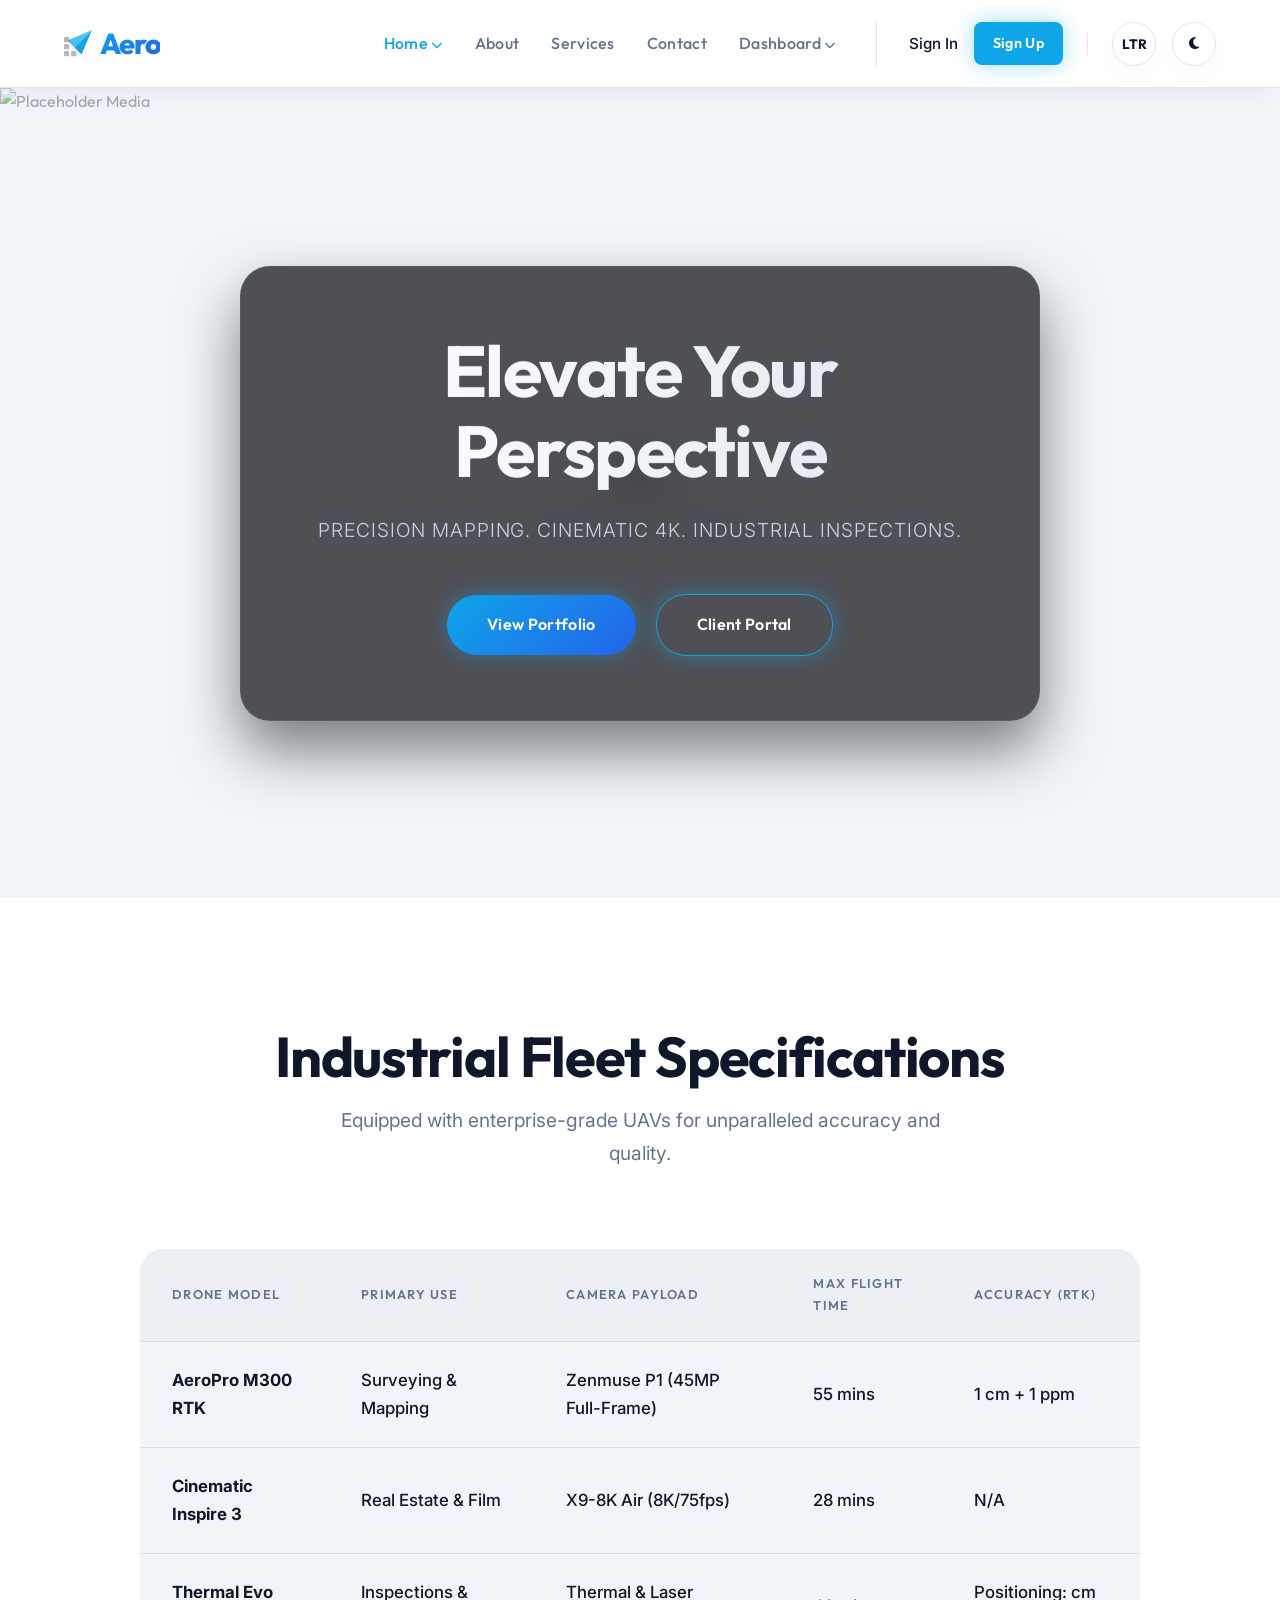
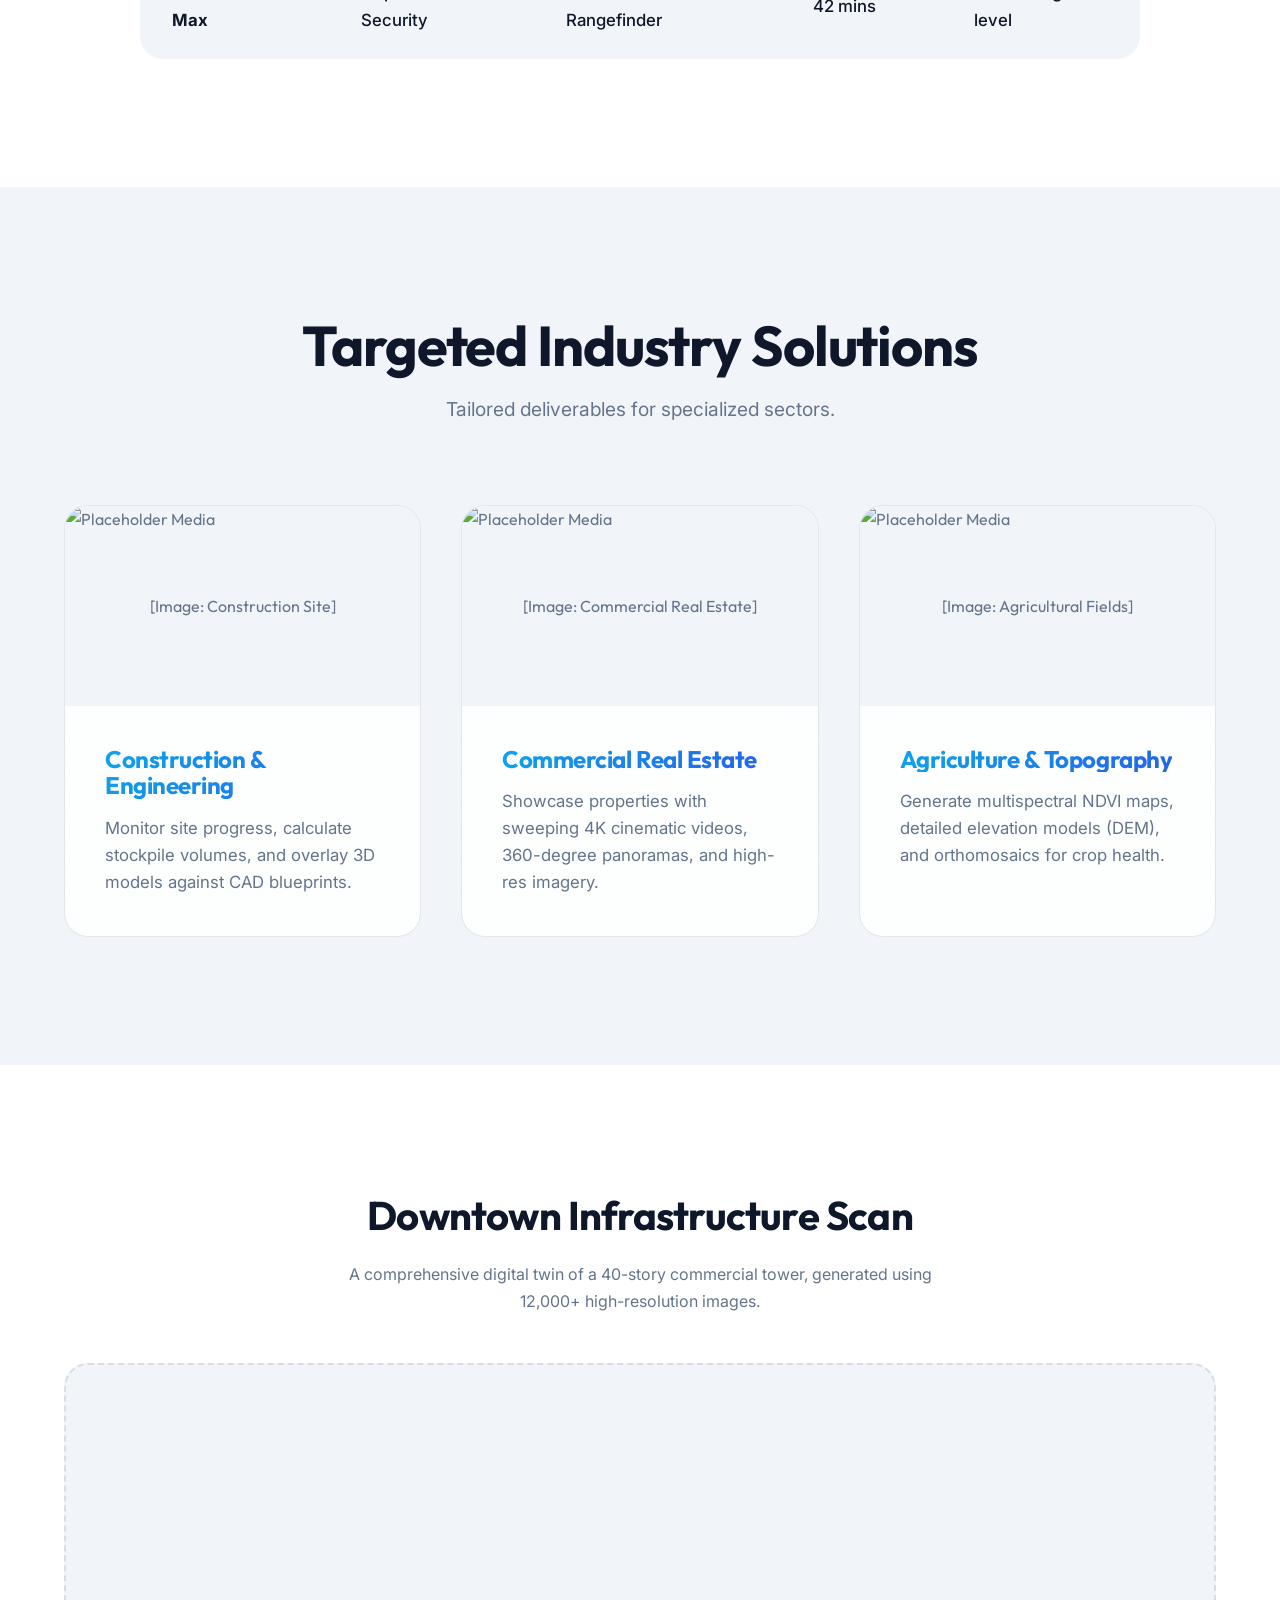
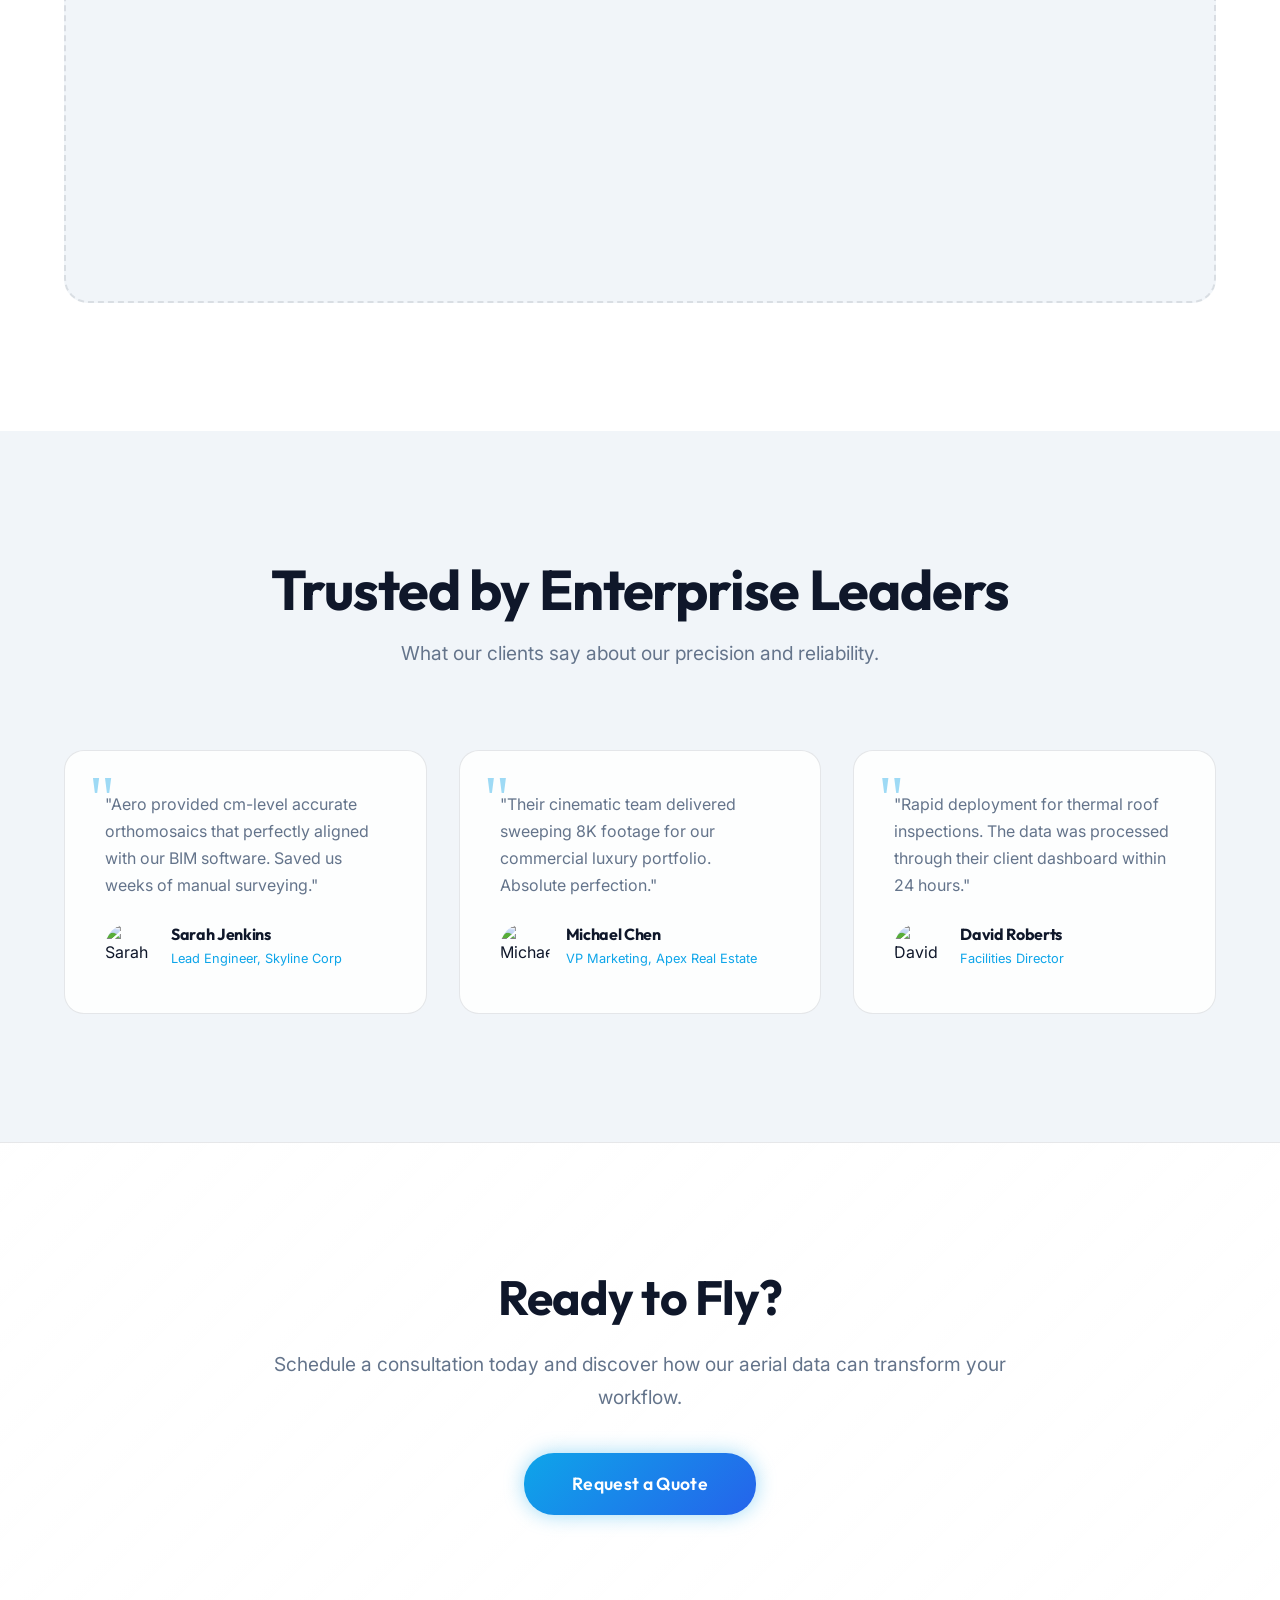
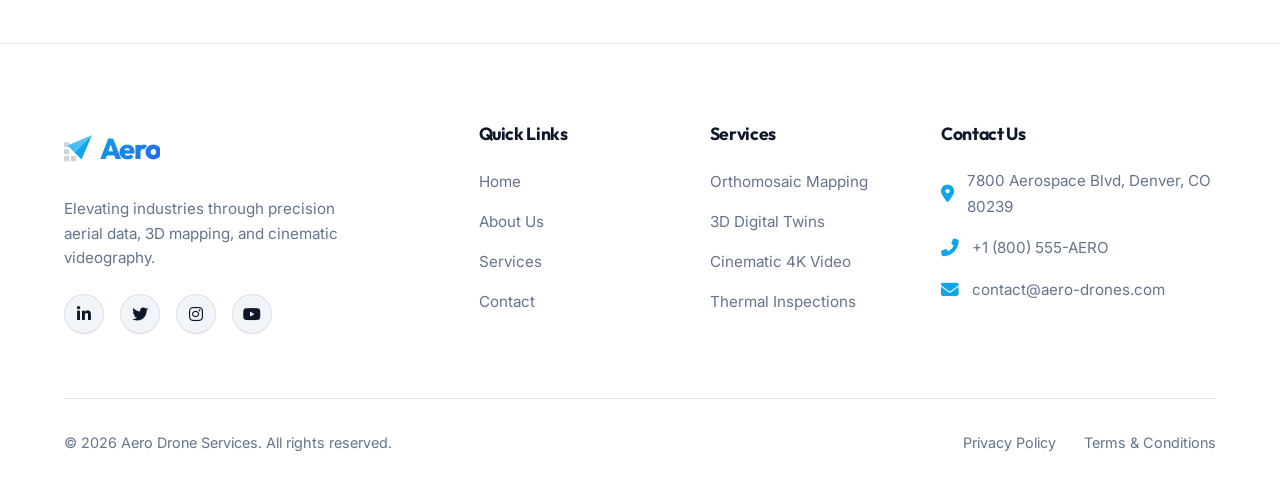
==== commit 0209f15a: "Implement mobile hamburger menu and responsive layout fixes" ====
--- a/index.html
+++ b/index.html
@@ -33,9 +33,12 @@
                     <path d="M 12 20 L 32 0 L 20 28 Z" fill="url(#drone-grad-right)"/>
                     <path d="M 12 20 L 32 0 L 4 12 Z" fill="url(#drone-grad-left)" opacity="0.8"/>
                 </svg>
-                <span style="font-family: var(--font-heading); font-size: 1.5rem; font-weight: 800; color: var(--text-primary);">Aero</span>
+                <span>Aero</span>
             </a>
         </div>
+        <button class="mobile-menu-btn" aria-label="Toggle Menu">
+            <i class="fas fa-bars"></i>
+        </button>
         <nav>
             <ul class="nav-links">
                 <li class="nav-item-dropdown">
@@ -270,7 +273,7 @@
                             <path d="M 12 20 L 32 0 L 20 28 Z" fill="url(#drone-grad-right)"/>
                             <path d="M 12 20 L 32 0 L 4 12 Z" fill="url(#drone-grad-left)" opacity="0.8"/>
                         </svg>
-                        <span style="font-family: var(--font-heading); font-size: 1.5rem; font-weight: 800; color: var(--text-primary);">Aero</span>
+                        <span>Aero</span>
                     </a>
                 </div>
                 <p>Elevating industries through precision aerial data, 3D mapping, and cinematic videography.</p>
--- a/style.css
+++ b/style.css
@@ -940,7 +940,7 @@
         margin-right: 0;
     }
 
-    .mobile-menu-btn {
+    .app-topbar .mobile-menu-btn {
         display: block;
     }
 
@@ -1366,3 +1366,155 @@
     background-position: right 1rem center;
     background-size: 1em;
 }
+
+/* --- 1024px Small Laptop / Landscape Tablet Optimizations --- */
+@media (max-width: 1024px) {
+    /* 1. Header Navigation Breathing Room */
+    header {
+        padding: 1.2rem 3%;
+    }
+    .nav-links {
+        gap: 1rem;
+    }
+    .nav-links a {
+        font-size: 0.95rem;
+    }
+    
+    /* 2. Scale down massive desktop typography */
+    h1 {
+        font-size: 4rem !important;
+    }
+    h2 {
+        font-size: 3rem !important;
+    }
+    .hero-centered h1, .hero-split-left h1, .hero-split-right h1 {
+        font-size: 4rem !important;
+    }
+    
+    /* 3. Reduce global section padding */
+    .section-padding {
+        padding: 6rem 4% !important;
+    }
+    
+    /* 4. Grid gaps reduction */
+    .grid-2, .grid-3, .grid-4 {
+        gap: 1.5rem;
+    }
+}
+
+/* --- 768px Tablet Optimizations --- */
+@media (max-width: 768px) {
+    /* 1. Header Navigation Overlap (Hamburger Menu) */
+    header {
+        flex-wrap: nowrap;
+        position: relative;
+    }
+    header .mobile-menu-btn {
+        display: block;
+        margin-left: auto;
+        background: none;
+        border: none;
+        color: var(--text-primary);
+        font-size: 1.5rem;
+        cursor: pointer;
+    }
+    nav {
+        display: none;
+        position: absolute;
+        top: 100%;
+        left: 0;
+        width: 100%;
+        background-color: var(--bg-elevated);
+        border-bottom: 1px solid var(--border);
+        box-shadow: var(--shadow-elevated);
+        padding: 1.5rem 5%;
+        flex-direction: column;
+        gap: 1.5rem;
+        z-index: 999;
+    }
+    nav.open {
+        display: flex;
+    }
+    .nav-links {
+        flex-direction: column;
+        width: 100%;
+        align-items: center;
+        gap: 1.5rem;
+    }
+    .nav-links a {
+        font-size: 1.1rem;
+    }
+    .header-utils {
+        width: 100%;
+        justify-content: center;
+        flex-wrap: wrap;
+        padding-top: 1rem;
+        border-top: 1px solid var(--border);
+    }
+    
+    /* 2. Scale down large typography slightly */
+    h1 {
+        font-size: 3.5rem !important;
+        line-height: 1.2 !important;
+    }
+    h2 {
+        font-size: 2.5rem !important;
+        line-height: 1.2 !important;
+    }
+    .hero-centered h1, .hero-split-left h1, .hero-split-right h1 {
+        font-size: 3.5rem !important;
+    }
+    
+    /* 3. Dashboard table horizontal scroll */
+    .dashboard-table {
+        display: block;
+        overflow-x: auto;
+        white-space: nowrap;
+        width: 100%;
+        -webkit-overflow-scrolling: touch;
+    }
+}
+
+/* --- 360px Mobile Optimizations --- */
+@media (max-width: 480px) {
+    /* 1. Prevent grid layout overflow */
+    .grid-2, .grid-3, .grid-4 {
+        grid-template-columns: 1fr !important;
+        gap: 1.5rem;
+    }
+    
+    /* 2. Scale down large typography */
+    h1 {
+        font-size: 2.5rem !important;
+        line-height: 1.2 !important;
+    }
+    h2 {
+        font-size: 2rem !important;
+        line-height: 1.2 !important;
+    }
+    
+    /* 3. Reduce padding to save screen space */
+    .section-padding {
+        padding: 4rem 1rem !important;
+    }
+    
+    /* 4. Fix table horizontal overflow (Handled by 768px rule) */
+    
+    /* 5. Dashboard specific mobile fixes */
+    .app-main {
+        padding: 1rem;
+    }
+    .stats-grid {
+        grid-template-columns: 1fr;
+    }
+    
+    /* 7. Ensure media elements fit */
+    .media-placeholder, iframe {
+        max-width: 100% !important;
+    }
+    
+    /* 8. Fix zig-zag row margins */
+    .zig-zag-row > div {
+        padding: 0 !important;
+    }
+}
